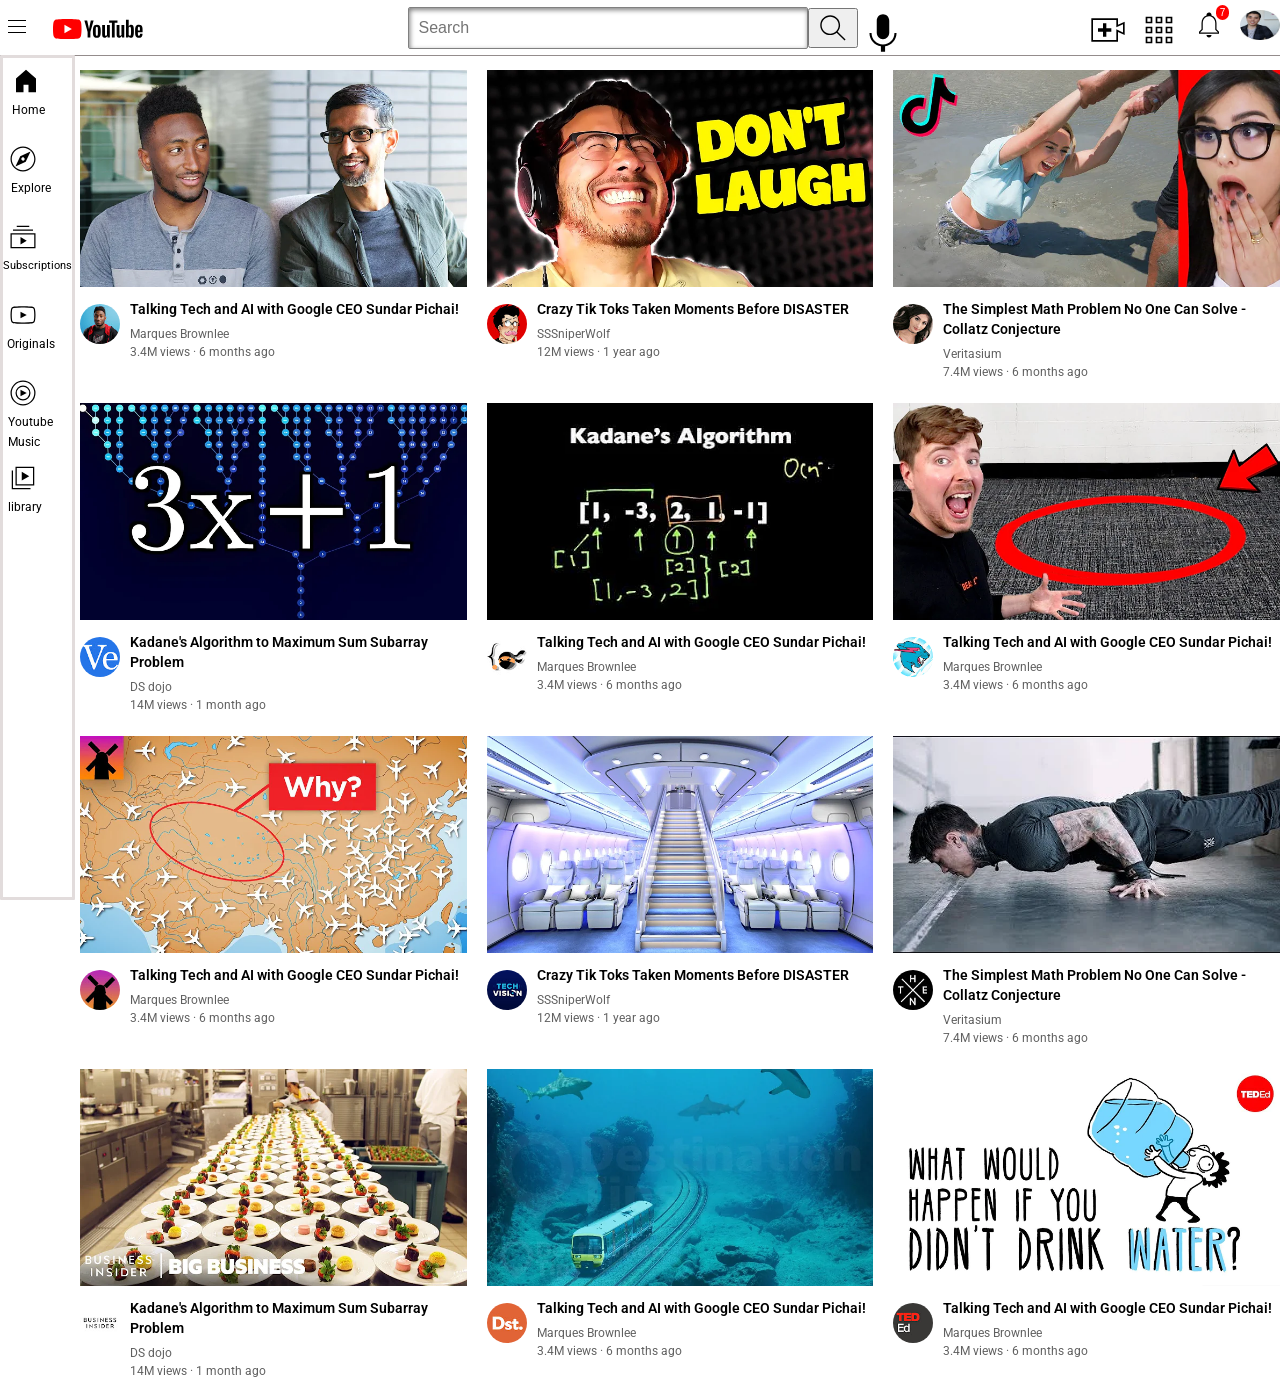
==== index.html @ 11b0c30d "rename jee to index" ====
<!DOCTYPE html>
<html lang="en">
  <head>
    <link rel="preconnect" href="https://fonts.googleapis.com" />
    <link rel="preconnect" href="https://fonts.gstatic.com" crossorigin />
    <link
      href="https://fonts.googleapis.com/css2?family=Roboto:wght@400;500&display=swap"
      rel="stylesheet"
    />
    <title>youtube.com</title>

   <link rel="stylesheet" href="style/general.css">
    <link rel="stylesheet" href="style/header.css">
    <link rel="stylesheet" href="style/video.css">
  </head>
  <body>
    <div class="header">
      <div class="left-section">
        <img class="hamburger-menu" 
        src="files/hamburger-menu.svg">
        <img class="youtube-logo" 
        src="files/youtube-logo.svg">
      </div>
      <div class="middle-section"><input class="search-bar" type="text" placeholder="Search" />
      <button
      class="search-button">
        <img src="files/search.svg">
        <div 
        class="tooltip">search han </div>
      </button>
      <div class="voice-search-button">
        <img src="files/voice-search-icon.svg">
        <div
        class="tooltip">Bolera van</div>
    </div>
      </div>
      <div class="right-section">
        <div class="upload-button">
        <img 
         src="files/upload.svg">
         <div
         class="jhatka">video hal</div>
        </div>
         <div class="app-button">
         <img 
         src="files/youtube-apps.svg">
         </div>

         <!-- <div
         class="tooltip">u 2ube</diV> -->
        <div class="notification-logo-containter"> 
          <img class="notification-logo"
         src="files/notifications.svg">
         <!-- <div
         class="tooltip">notification ayo</div> -->
        <div class="notifications-count">7</div>
        </div>
         <img
         class="small-photo"
         src="channel/my-channel.jpeg">
         <!-- <div
         class="tooltip">pp hera</diV> -->
      </div>
      

    </div>
    
    <div
      class="side-bar">
          <div class="sp-home">
            <img class="pp-home"
            src="sidebar/home.svg">
            <div
            class="wr-home">
            Home</div>
          </div>
          <div class="sp-explore">
            <img class="pp-explore"
            src="sidebar/explore.svg">
            <div
            class="wr-explore">
            Explore</div>
          </div>
          <div class="sp-subscriptions">
            <img class="pp-subscriptions"
            src="sidebar/subscriptions (1).svg">
            <div
            class="wr-subscriptions">
            Subscriptions</div>
          </div>
          <div class="sp-original">
            <img class="pp-original"
            src="sidebar/originals.svg">
            <div
            class="wr-original">
            Originals</div>
          </div>
          <div class="sp-youtube-music">
            <img class="pp-youtube-music"
            src="sidebar/youtube-music.svg">
            <div
            class="wr-youtube-music">
            Youtube <br>
            Music</div>
          </div>
          <div class="sp-library">
            <img class="pp-library"
            src="sidebar/library.svg">
            <div
            class="wr-library">
            library</div>
          </div>
    

      
    </div>

    <div class="video-grid">
    
      <div class="video-preview">
        <div class="thumbnail-row">
          <img class="thumbnails" src="thumbnails/thumbnail-1.webp" />
        </div>
        <div class="video-info-grid">
          <div class="channel-picture">
            <img class="profile-pic" src="channel/channel-1.jpeg" />
            </div>
              <div class="video-info">
                <p class="video-title">
                  Talking Tech and AI with Google CEO Sundar Pichai!
                </p>
                <p class="video-author">Marques Brownlee</p>
                <p class="video-stats">3.4M views · 6 months ago</p>
            </div>
        </div>
      </div>

      
      <div class="video-preview">
        <div class="thumbnail-row">
          <img class="thumbnails" src="thumbnails/thumbnail-2.webp" />
        </div>
        <div class="video-info-grid">
          <div class="channel-picture">
            <img class="profile-pic" src="channel/channel-2.jpeg" />
          </div>
          <div class="video-info">
            <p class="video-title">
              Crazy Tik Toks Taken Moments Before DISASTER
            </p>
            <p class="video-author">SSSniperWolf</p>
            <p class="video-stats">12M views · 1 year ago</p>
          </div>
        </div>
      </div>

    
      <div class="video-preview">
        <div class="thumbnail-row">
          <img class="thumbnails" src="thumbnails/thumbnail-3.webp" />
        </div>
        <div class="video-info-grid">
          <div class="channel-picture">
            <img class="profile-pic" src="channel/channel-3.jpeg" />
          </div>
          <div class="video-info">
            <p class="video-title">
              The Simplest Math Problem No One Can Solve - Collatz Conjecture
            </p>
            <p class="video-author">Veritasium</p>
            <p class="video-stats">7.4M views · 6 months ago</p>
          </div>
        </div>
      </div>

     
      <div class="video-preview">
        <div class="thumbnail-row">
          <img class="thumbnails" src="thumbnails/thumbnail-4.webp" />
        </div>
        <div class="video-info-grid">
          <div class="channel-picture">
            <img class="profile-pic" src="channel/channel-4.jpeg" />
          </div>
          <div class="video-info">
            <p class="video-title">
              Kadane's Algorithm to Maximum Sum Subarray Problem
            </p>
            <p class="video-author">DS dojo</p>
            <p class="video-stats">14M views · 1 month ago</p>
          </div>
        </div>
      </div>

      
      <div class="video-preview">
        <div class="thumbnail-row">
          <img class="thumbnails" src="thumbnails/thumbnail-5.webp" />
        </div>
        <div class="video-info-grid">
          <div class="channel-picture">
            <img class="profile-pic" src="channel/channel-5.jpeg" />
          </div>
          <div class="video-info">
            <p class="video-title">
              Talking Tech and AI with Google CEO Sundar Pichai!
            </p>
            <p class="video-author">Marques Brownlee</p>
            <p class="video-stats">3.4M views · 6 months ago</p>
          </div>
        </div>
      </div>
      <div class="video-preview">
        <div class="thumbnail-row">
          <img class="thumbnails" src="thumbnails/thumbnail-6.webp" />
        </div>
        <div class="video-info-grid">
          <div class="channel-picture">
            <img class="profile-pic" src="channel/channel-6.jpeg" />
          </div>
          <div class="video-info">
            <p class="video-title">
              Talking Tech and AI with Google CEO Sundar Pichai!
            </p>
            <p class="video-author">Marques Brownlee</p>
            <p class="video-stats">3.4M views · 6 months ago</p>
          </div>
        </div>
      </div>
      <div class="video-preview">
        <div class="thumbnail-row">
          <img class="thumbnails" src="thumbnails/thumbnail-7.webp" />
        </div>
        <div class="video-info-grid">
          <div class="channel-picture">
            <img class="profile-pic" src="channel/channel-7.jpeg" />
          </div>
          <div class="video-info">
            <p class="video-title">
              Talking Tech and AI with Google CEO Sundar Pichai!
            </p>
            <p class="video-author">Marques Brownlee</p>
            <p class="video-stats">3.4M views · 6 months ago</p>
          </div>
        </div>
      </div>

      
      <div class="video-preview">
        <div class="thumbnail-row">
          <img class="thumbnails" src="thumbnails/thumbnail-8.webp" />
        </div>
        <div class="video-info-grid">
          <div class="channel-picture">
            <img class="profile-pic" src="channel/channel-8.jpeg" />
          </div>
          <div class="video-info">
            <p class="video-title">
              Crazy Tik Toks Taken Moments Before DISASTER
            </p>
            <p class="video-author">SSSniperWolf</p>
            <p class="video-stats">12M views · 1 year ago</p>
          </div>
        </div>
      </div>

    
      <div class="video-preview">
        <div class="thumbnail-row">
          <img class="thumbnails" src="thumbnails/thumbnail-9.webp" />
        </div>
        <div class="video-info-grid">
          <div class="channel-picture">
            <img class="profile-pic" src="channel/channel-9.jpeg" />
          </div>
          <div class="video-info">
            <p class="video-title">
              The Simplest Math Problem No One Can Solve - Collatz Conjecture
            </p>
            <p class="video-author">Veritasium</p>
            <p class="video-stats">7.4M views · 6 months ago</p>
          </div>
        </div>
      </div>

     
      <div class="video-preview">
        <div class="thumbnail-row">
          <img class="thumbnails" src="thumbnails/thumbnail-10.webp" />
        </div>
        <div class="video-info-grid">
          <div class="channel-picture">
            <img class="profile-pic" src="channel/channel-10.jpeg" />
          </div>
          <div class="video-info">
            <p class="video-title">
              Kadane's Algorithm to Maximum Sum Subarray Problem
            </p>
            <p class="video-author">DS dojo</p>
            <p class="video-stats">14M views · 1 month ago</p>
          </div>
        </div>
      </div>

      
      <div class="video-preview">
        <div class="thumbnail-row">
          <img class="thumbnails" src="thumbnails/thumbnail-11.webp" />
        </div>
        <div class="video-info-grid">
          <div class="channel-picture">
            <img class="profile-pic" src="channel/channel-11.jpeg" />
          </div>
          <div class="video-info">
            <p class="video-title">
              Talking Tech and AI with Google CEO Sundar Pichai!
            </p>
            <p class="video-author">Marques Brownlee</p>
            <p class="video-stats">3.4M views · 6 months ago</p>
          </div>
        </div>
      </div>
      <div class="video-preview">
        <div class="thumbnail-row">
          <img class="thumbnails" src="thumbnails/thumbnail-12.webp" />
        </div>
        <div class="video-info-grid">
          <div class="channel-picture">
            <img class="profile-pic" src="channel/channel-12.jpeg" />
          </div>
          <div class="video-info">
            <p class="video-title">
              Talking Tech and AI with Google CEO Sundar Pichai!
            </p>
            <p class="video-author">Marques Brownlee</p>
            <p class="video-stats">3.4M views · 6 months ago</p>
          </div>
        </div>
      </div>
    </div>
  </body>
</html>
---- style/general.css ----
body {
        font-family: Roboto, Arial;
        margin:0;
        margin-top: 70px;
        margin-left: 80px;
      }

      p {
        margin-top: 0;
        margin-bottom: 0;
      }
---- style/header.css ----
.search-bar {
        flex:1;
       height: 20px;
       padding: 10px;
       font-size: 16px;
       border-width: 1px;
       border-color: gray;
       border-style: solid;
        border-radius: 2px;
        box-shadow: inset 1px 2px 5px rgba(0,0,0,0.5);
        width: 0;
      }
      .search-bar::placeholder{
        font-family: arial;
        font-size: 16px;
      }
      .search-button {
         height: 40px;
         position: relative;
        width: 50px;
      }
      .search-button .tooltip {
        position: absolute;
        background-color: gray;
        color: white;
        padding-left: 4px;
        padding-right: 4px;
        padding-bottom: 4px;
        padding-top:4px ;
        border-radius: 3px;
        font-size: 12px;
        bottom: -30px;
        opacity: 0;
         white-space: nowrap;
        transition: opacity 0.15;
      }
      .search-button:hover .tooltip {
        opacity: 1;


      }
      .voice-search-button {
       height: 40px;
         position: relative;
        width: 50px;
      
      }
      .voice-search-button .tooltip{
      
        position: absolute;
        background-color: gray;
        color: white;
        padding-left: 4px;
        padding-right: 4px;
        padding-bottom: 4px;
        padding-top:4px ;
        border-radius: 3px;
        font-size: 12px;
        bottom: -30px;
        opacity: 0;
        transition: opacity 0.15;
        /* display: flex;
        justify-content: center; */
        white-space: nowrap;
      }
    .voice-search-button:hover .tooltip {
       opacity: 1;


    }
     
      .header {
        height: 55px;
        display:flex;
        flex-direction: row;
        justify-content: space-between;
        position: fixed;
        top:0;
        left:0;
        right: 0;
        background-color: white;
        border-width: 1px;
        border-bottom-style: solid;
        border-bottom-color: rgb(148, 140, 140);
        }
        .right-section{
            
            width: 200px;
            display: flex;
            justify-content: space-between;           
        }
        .left-section{
        
            width: 200px;
            align-items: center;

        }
        .youtube-logo{
            height: 20px;
        }
        .hamburger-menu{
            height: 24px;
            gap: 50px;
            margin-top: 15px;
            margin-left: 5px;
            margin-right: 20px;
        }
        .middle-section{
            
            flex: 1;
            margin-left: 70px;
            margin-right: 35px;
            max-width: 500px;
            display: flex;
            align-items: center;
        }
        .upload-button {
            width: 40px;
            height: 30px;
            margin-left: 8px;
             margin-top: 10px;
        }
        .upload-button > .jhatka {
        position: absolute;
        background-color: gray;
        color: white;
        padding-left: 4px;
        padding-right: 4px;
        padding-bottom: 4px;
        padding-top:4px ;
        border-radius: 3px;
        font-size: 12px;
        bottom: -30px;
        opacity: 0;
        transition: opacity 0.15;
         white-space: nowrap;

        }
        .upload-button:hover .jhatka {
          opacity: 1;
        }
        
        .app-button{
            width: 40px;
            height: 30px;
            margin-top: 10px;
             margin-left: 8px;
            margin-right: 8px;
        }
        .notification-logo{
             width: 40px;
            height: 30px;
             margin-top: 10px;

        }
        /* .notification-logo .tooltip{
          position: absolute;
        background-color: gray;
        color: white;
        padding-left: 4px;
        padding-right: 4px;
        padding-bottom: 4px;
        padding-top:4px ;
        border-radius: 3px;
        font-size: 12px;
        bottom: -45px;
        opacity: 0;
        transition: opacity 0.15;
        }
        .notification-logo:hover .tooltip {
           opacity: 1;

        } */
        .notification-logo-containter {
          position: relative;
        }
        .notifications-count{
          position: absolute;
          top: 5px;
          right:0px ;
          
          
          background-color: red;
          color: white;
          font-family: arial;
          font-size: 10px;
          padding-left: 4px;
          padding-right: 4px;
          padding-bottom: 2px;
          padding-top: 2px;
          border-radius: 10px;
        }
        .small-photo {
                  width: 40px;
            height: 30px;
                margin-left: 8px;
                 margin-top: 10px;
           
        }
        .side-bar {
          /* width: 70px; */
          /* background-color: blue; */
          top:55px;
          bottom: 0px;
          left:0;
          position: fixed;
          /* border-bottom-style: solid;
          border-bottom-color: rgb(10, 129, 28);
          border-width: 1px; */
          border-color: rgb(226, 220, 220);
       border-style: solid;
        border-radius: 1px;
              justify-content: space-between;
              cursor:pointer;
        }
        .pp-home {
          width: 30px;
          padding-left: 8px;
        /* margin-bottom: 3px; */

        }
        .pp-explore{
          width: 30px;
          padding-left: 5px;
        }
        .pp-subscriptions{
          width: 30px;
          padding-left: 5px;
        }
        .pp-original{
          width: 30px;
          padding-left: 5px;
        }
        .pp-youtube-music{
          width: 30px;
          padding-left: 5px;
        }
        .pp-library{
          width: 30px;
          padding-left: 5px;
        }
        .wr-home{
          padding-left: 9px;
          font-size: 12px;
        font-weight: 400;
        line-height: 20px;
        /* margin-bottom: 8px; */
          ;
        }
        .wr-explore{
          padding-left: 8px;
          font-size: 12px;
        font-weight: 400;
        line-height: 20px;
        }
        .wr-subscriptions{
          padding-left: 0px;
          font-size: 11px;
        font-weight: 400;
        line-height: 20px;
        }
        .wr-original{
          padding-left: 4px;
          font-size: 12px;
        font-weight: 400;
        line-height: 20px;
        }
        .wr-youtube-music{
          padding-left: 5px;
          font-size: 12px;
        font-weight: 400;
        line-height: 20px;
        }
        .wr-library{
          padding-left: 5px;
          font-size: 12px;
        font-weight: 400;
        line-height: 20px;
        }
        .sp-home {
          height: 70px;
          margin-top: 8px;
        }
        .sp-explore{
          height: 70px;
          margin-top: 8px;
        }
        .sp-subscriptions {
          height: 70px;
          margin-top: 8px;
        }
        .sp-original{
          height: 70px;
          margin-top: 8px;
        }
        .sp-youtube-music {
          height: 70px;
          margin-top: 8px;
        }
        .sp-library {
          height: 70px;
          margin-top: 15px;
        }
---- style/video.css ----
.video-grid {
        display: grid;
        grid-template-columns: repeat(3, 1fr);
        gap: 20px;
      }

      .video-preview {
        width: 100%;
      }

      .thumbnail-row {
        margin-bottom: 8px;
      }

      .thumbnails {
        width: 100%;
      }

      .video-info-grid {
        display: grid;
        grid-template-columns: 40px 1fr;
        gap: 10px;
      }

      .channel-picture {
        margin-top: 5px;
      }

      .profile-pic {
        width: 40px;
        border-radius: 50%;
      }

      .video-info {
      }

      .video-title {
        font-size: 14px;
        font-weight: 600;
        line-height: 20px;
        margin-bottom: 8px;
      }

      .video-author,
      .video-stats {
        font-size: 12px;
        color: rgb(96, 96, 96);
        margin-bottom: 4px;
      }
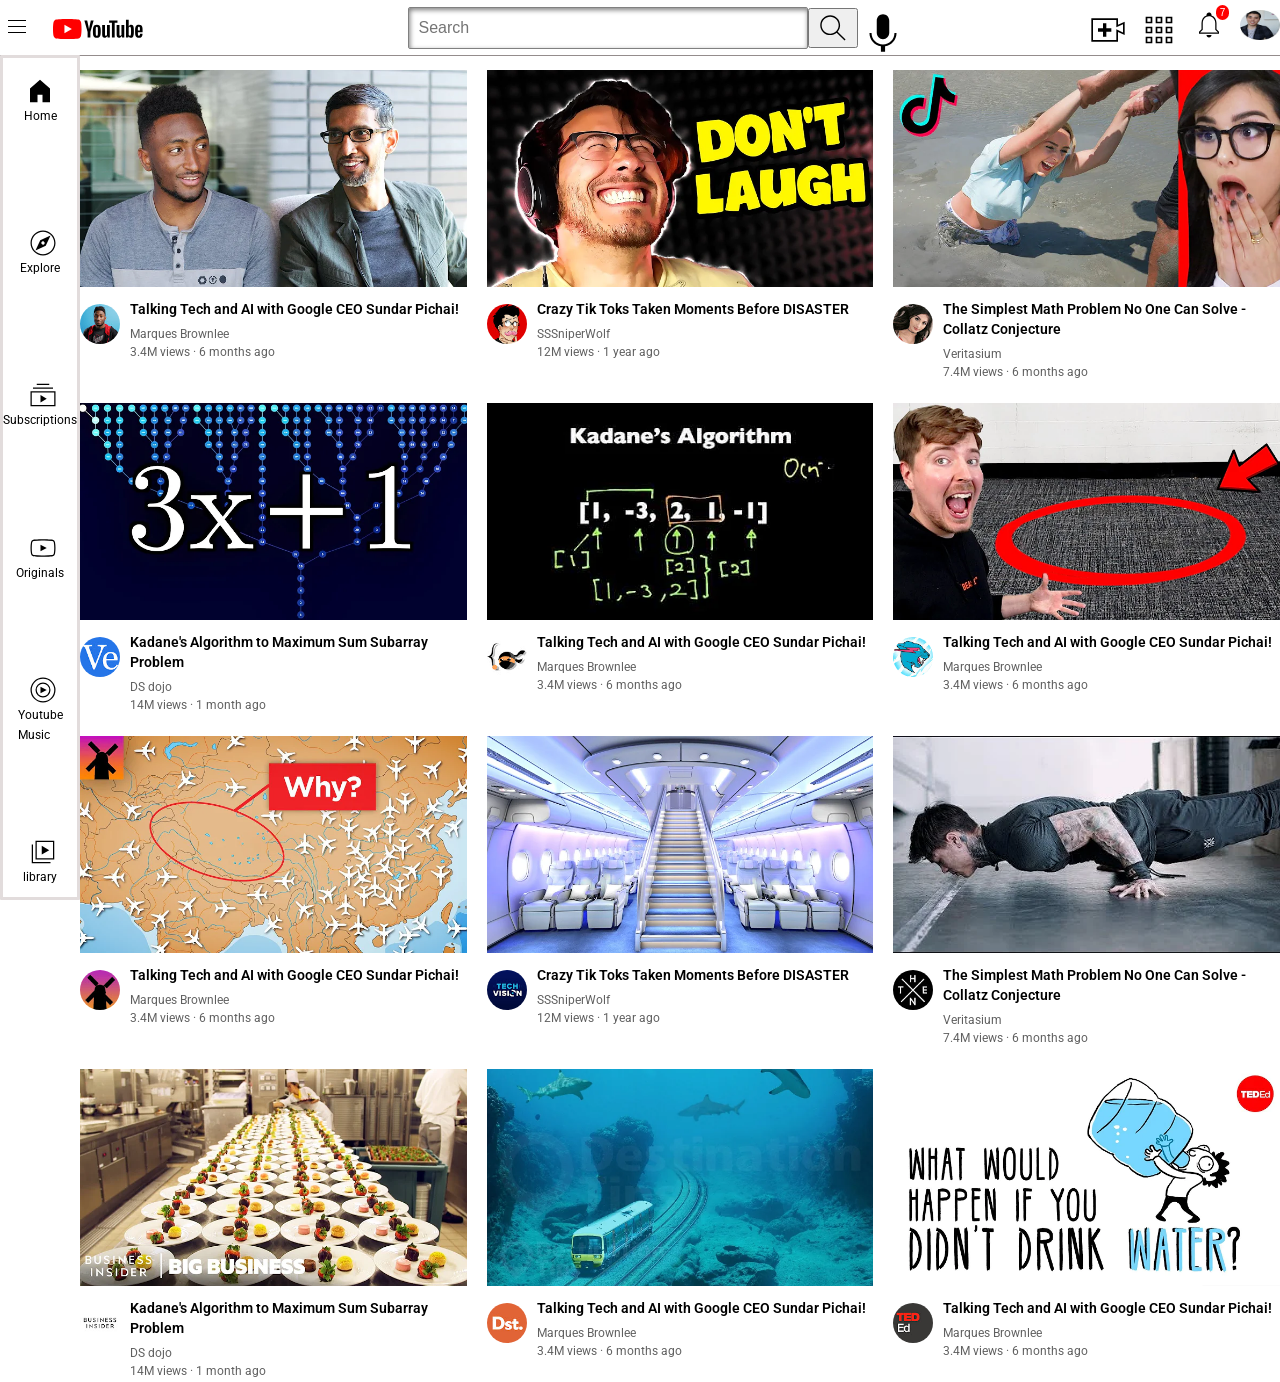
==== commit b9b76b41: "hover effects" ====
--- a/index.html
+++ b/index.html
@@ -70,44 +70,44 @@
           <div class="sp-home">
             <img class="pp-home"
             src="sidebar/home.svg">
-            <div
+            <div  
             class="wr-home">
             Home</div>
           </div>
-          <div class="sp-explore">
+          <div class="sp-home">
             <img class="pp-explore"
             src="sidebar/explore.svg">
             <div
-            class="wr-explore">
+            class="wr-home">
             Explore</div>
           </div>
-          <div class="sp-subscriptions">
+          <div class="sp-home">
             <img class="pp-subscriptions"
             src="sidebar/subscriptions (1).svg">
             <div
-            class="wr-subscriptions">
+            class="wr-home">
             Subscriptions</div>
           </div>
-          <div class="sp-original">
+          <div class="sp-home">
             <img class="pp-original"
             src="sidebar/originals.svg">
             <div
-            class="wr-original">
+            class="wr-home">
             Originals</div>
           </div>
-          <div class="sp-youtube-music">
+          <div class="sp-home">
             <img class="pp-youtube-music"
             src="sidebar/youtube-music.svg">
             <div
-            class="wr-youtube-music">
+            class="wr-home">
             Youtube <br>
             Music</div>
           </div>
-          <div class="sp-library">
+          <div class="sp-home">
             <img class="pp-library"
             src="sidebar/library.svg">
             <div
-            class="wr-library">
+            class="wr-home">
             library</div>
           </div>
     
--- a/style/header.css
+++ b/style/header.css
@@ -204,6 +204,10 @@
           bottom: 0px;
           left:0;
           position: fixed;
+          display: flex;
+          flex-direction: column;
+          justify-content: center;
+
           /* border-bottom-style: solid;
           border-bottom-color: rgb(10, 129, 28);
           border-width: 1px; */
@@ -215,7 +219,6 @@
         }
         .pp-home {
           width: 30px;
-          padding-left: 8px;
         /* margin-bottom: 3px; */
 
         }
@@ -240,7 +243,6 @@
           padding-left: 5px;
         }
         .wr-home{
-          padding-left: 9px;
           font-size: 12px;
         font-weight: 400;
         line-height: 20px;
@@ -278,8 +280,17 @@
         line-height: 20px;
         }
         .sp-home {
-          height: 70px;
-          margin-top: 8px;
+          width: 100%;
+          height: 70px;
+          margin-top: 8px;
+          display: flex;
+          flex-direction: column;
+          justify-content: center;
+          align-items: center;
+        }
+        .sp-home:hover {
+          background-color: rgb(204, 204, 204);
+          transition: 0.2s all ease-in-out;
         }
         .sp-explore{
           height: 70px;
